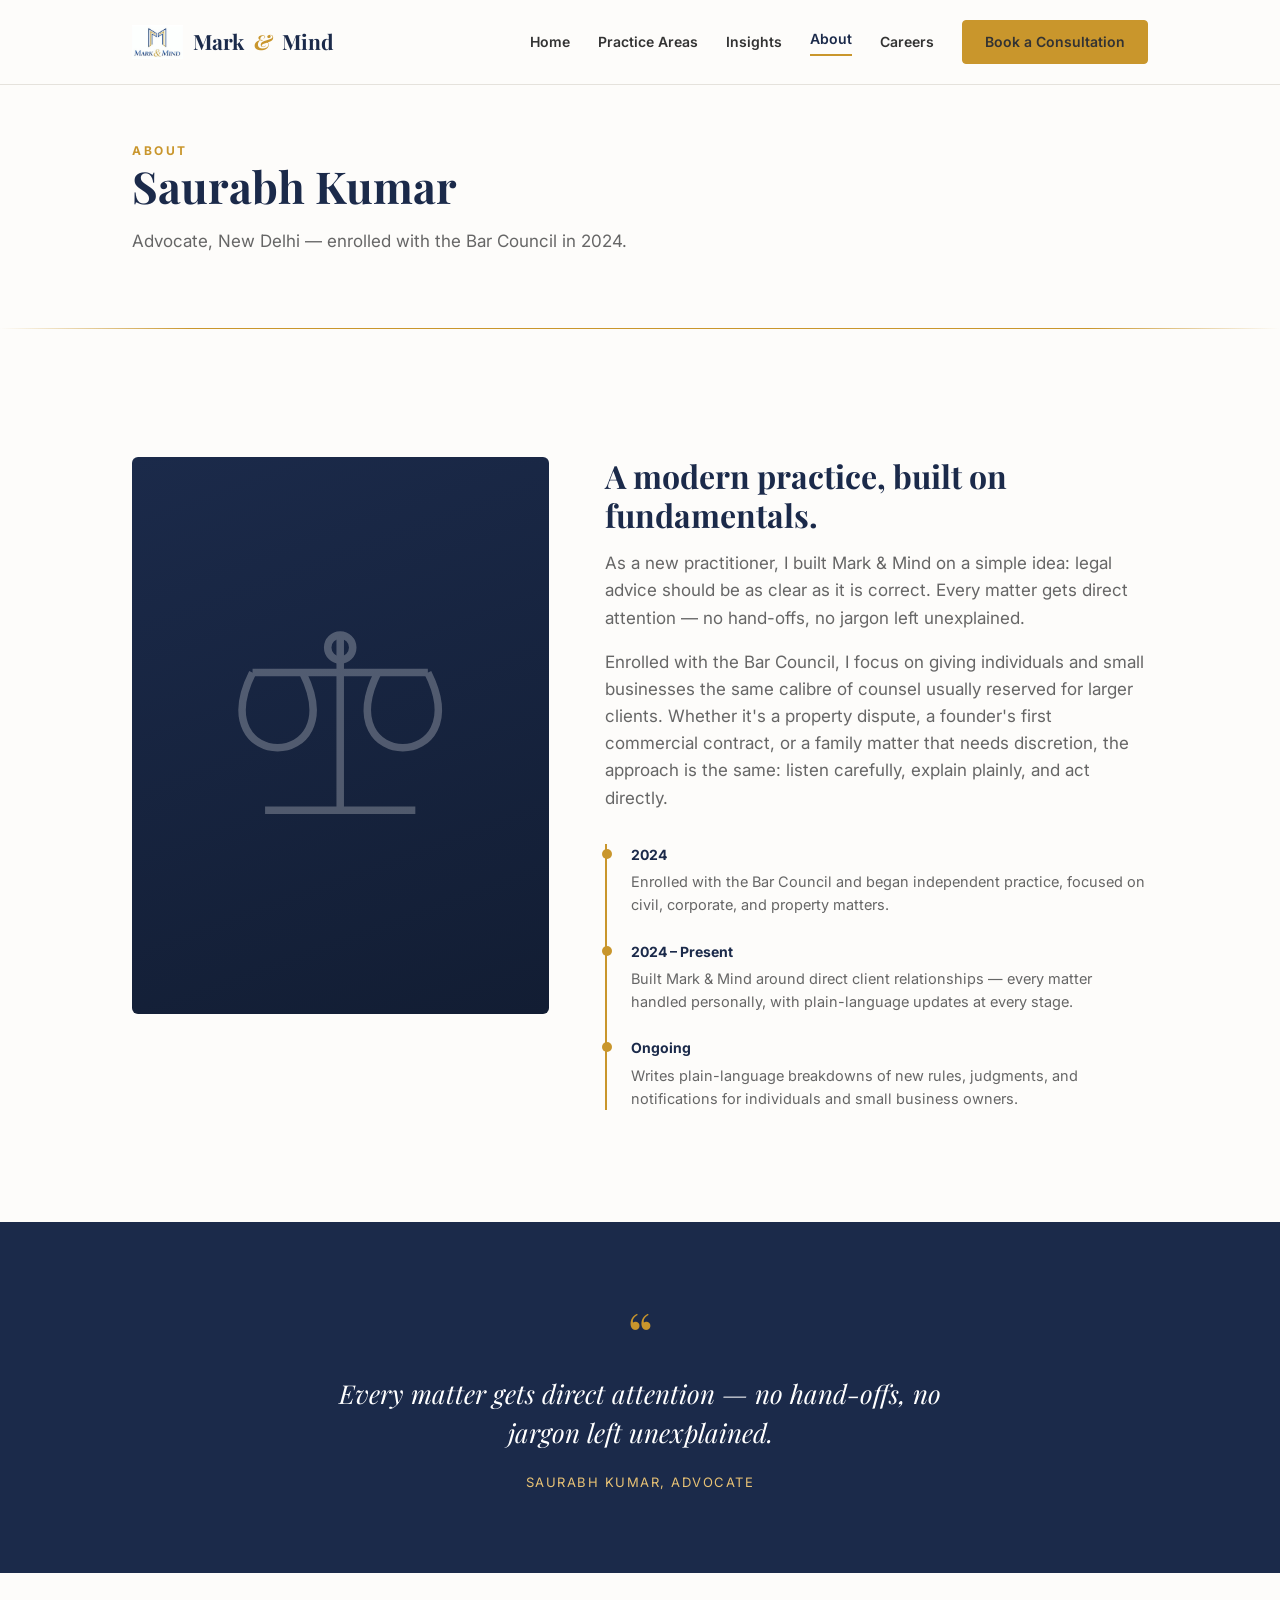
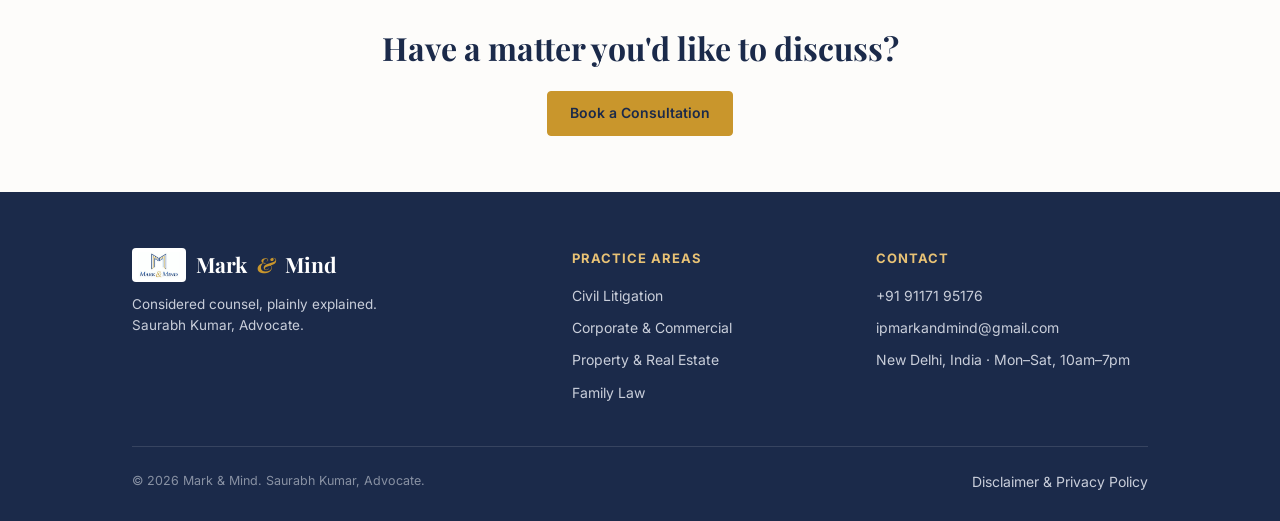
==== app/static/about.html @ efec962f "adding file" ====
<!DOCTYPE html>
<html lang="en">
<head>
<meta charset="UTF-8" />
<meta name="viewport" content="width=device-width, initial-scale=1.0" />
<title>About Saurabh Kumar — Mark &amp; Mind</title>
<link rel="stylesheet" href="assets/styles.css" />
</head>
<body>

<header class="site-header">
  <div class="wrap">
    <a href="index.html" class="brand">
      <img src="assets/logo.png" alt="Mark &amp; Mind" style="height:34px; width:auto;" />
      Mark<span class="amp">&amp;</span>Mind
    </a>
    <nav class="main-nav">
      <a href="index.html">Home</a>
      <a href="practice-areas.html">Practice Areas</a>
      <a href="insights.html">Insights</a>
      <a href="about.html" class="current">About</a>
      <a href="careers.html">Careers</a>
      <a href="contact.html" class="btn btn-gold">Book a Consultation</a>
    </nav>
  </div>
</header>

<section class="tight">
  <div class="wrap">
    <div class="eyebrow">About</div>
    <h1>Saurabh Kumar</h1>
    <p class="lede">Advocate, New Delhi — enrolled with the Bar Council in 2024.</p>
  </div>
</section>

<hr class="divider"/>

<section>
  <div class="wrap">
    <div class="about-grid">
      <div class="about-photo">
        <svg viewBox="0 0 100 100"><use href="assets/scales-icon.svg#scales-icon" style="color:#fff"/></svg>
      </div>
      <div>
        <h2>A modern practice, built on fundamentals.</h2>
        <p class="lede" style="max-width:100%; margin-top:16px;">
          As a new practitioner, I built Mark &amp; Mind on a simple idea: legal advice
          should be as clear as it is correct. Every matter gets direct attention — no
          hand-offs, no jargon left unexplained.
        </p>
        <p class="lede" style="max-width:100%;">
          Enrolled with the Bar Council, I focus on giving individuals and small
          businesses the same calibre of counsel usually reserved for larger clients.
          Whether it's a property dispute, a founder's first commercial contract, or a
          family matter that needs discretion, the approach is the same: listen
          carefully, explain plainly, and act directly.
        </p>

        <div class="timeline">
          <div class="timeline-item">
            <div class="year">2024</div>
            <p>Enrolled with the Bar Council and began independent practice, focused on
            civil, corporate, and property matters.</p>
          </div>
          <div class="timeline-item">
            <div class="year">2024 – Present</div>
            <p>Built Mark &amp; Mind around direct client relationships — every matter
            handled personally, with plain-language updates at every stage.</p>
          </div>
          <div class="timeline-item">
            <div class="year">Ongoing</div>
            <p>Writes plain-language breakdowns of new rules, judgments, and
            notifications for individuals and small business owners.</p>
          </div>
        </div>
      </div>
    </div>
  </div>
</section>

<section class="quote-band">
  <div class="wrap">
    <div class="quote-mark">&#8220;</div>
    <blockquote>Every matter gets direct attention — no hand-offs, no jargon left unexplained.</blockquote>
    <cite>Saurabh Kumar, Advocate</cite>
  </div>
</section>

<section class="tight">
  <div class="wrap" style="text-align:center;">
    <h2>Have a matter you'd like to discuss?</h2>
    <a href="contact.html" class="btn btn-gold" style="margin-top:24px; display:inline-block;">Book a Consultation</a>
  </div>
</section>

<footer class="site-footer">
  <div class="wrap">
    <div class="footer-grid">
      <div>
        <div class="brand"><img src="assets/logo.png" alt="Mark &amp; Mind" style="height:34px; width:auto; background:#fff; border-radius:4px; padding:3px 6px;" />Mark<span class="amp">&amp;</span>Mind</div>
        <p style="font-size:13.5px; margin-top:12px; max-width:280px;">Considered counsel, plainly explained. Saurabh Kumar, Advocate.</p>
      </div>
      <div>
        <h4>Practice Areas</h4>
        <a href="practice-areas.html#civil">Civil Litigation</a>
        <a href="practice-areas.html#corporate">Corporate &amp; Commercial</a>
        <a href="practice-areas.html#property">Property &amp; Real Estate</a>
        <a href="practice-areas.html#family">Family Law</a>
      </div>
      <div>
        <h4>Contact</h4>
        <a href="tel:+919117195176">+91 91171 95176</a>
        <a href="mailto:ipmarkandmind@gmail.com">ipmarkandmind@gmail.com</a>
        <a href="contact.html">New Delhi, India · Mon–Sat, 10am–7pm</a>
      </div>
    </div>
    <div class="footer-bottom">
      <span>© 2026 Mark &amp; Mind. Saurabh Kumar, Advocate.</span>
      <span><a href="legal.html" style="display:inline;">Disclaimer &amp; Privacy Policy</a></span>
    </div>
  </div>
</footer>

</body>
</html>
---- app/static/assets/styles.css ----
/* ==========================================================================
   Mark & Mind — Shared Design System
   Palette: navy + gold, serif display / sans body, hairline gold dividers
   ========================================================================== */

@import url('https://fonts.googleapis.com/css2?family=Playfair+Display:wght@600;700&family=Inter:wght@400;500;600;700&display=swap');

:root {
  --navy: #1B2A4A;
  --navy-deep: #121D33;
  --gold: #C9962C;
  --gold-light: #E8C275;
  --charcoal: #333333;
  --grey: #666666;
  --bg: #FDFCFA;
  --border: #E5E2DC;
  --serif: 'Playfair Display', Georgia, serif;
  --sans: 'Inter', -apple-system, BlinkMacSystemFont, sans-serif;
}

* { box-sizing: border-box; }

html { scroll-behavior: smooth; }

body {
  margin: 0;
  font-family: var(--sans);
  color: var(--charcoal);
  background: var(--bg);
  line-height: 1.6;
}

a { color: inherit; text-decoration: none; }

img { max-width: 100%; display: block; }

/* ---------- Layout ---------- */

.wrap {
  max-width: 1080px;
  margin: 0 auto;
  padding: 0 32px;
}

section { padding: 88px 0; position: relative; }
section.tight { padding: 56px 0; }

.eyebrow {
  color: var(--gold);
  letter-spacing: 2.5px;
  font-size: 12px;
  font-weight: 700;
  text-transform: uppercase;
}

h1, h2, h3 { font-family: var(--serif); color: var(--navy); margin: 0; }
h1 { font-size: 44px; line-height: 1.15; }
h2 { font-size: 32px; line-height: 1.2; }
h3 { font-size: 20px; line-height: 1.3; }

.lede { color: var(--grey); font-size: 17px; max-width: 640px; }

.divider {
  height: 1px;
  background: linear-gradient(to right, transparent, var(--gold) 15%, var(--gold) 85%, transparent);
  border: none;
  margin: 0;
}

/* ---------- Header / Nav ---------- */

header.site-header {
  padding: 20px 0;
  border-bottom: 1px solid var(--border);
  background: var(--bg);
  position: sticky;
  top: 0;
  z-index: 40;
}

header.site-header .wrap {
  display: flex;
  justify-content: space-between;
  align-items: center;
}

.brand {
  display: flex;
  align-items: center;
  gap: 10px;
  font-family: var(--serif);
  font-size: 21px;
  font-weight: 700;
  color: var(--navy);
}
.brand span.amp { color: var(--gold); font-style: italic; }
.brand svg { height: 30px; width: auto; }

nav.main-nav { display: flex; gap: 28px; align-items: center; }
nav.main-nav a {
  font-size: 14px;
  font-weight: 600;
  color: var(--charcoal);
}
nav.main-nav a:hover { color: var(--gold); }
nav.main-nav a.current { color: var(--navy); border-bottom: 2px solid var(--gold); padding-bottom: 4px; }

.btn {
  display: inline-block;
  padding: 10px 22px;
  border-radius: 4px;
  font-size: 14px;
  font-weight: 600;
  border: 1px solid var(--navy);
  color: var(--navy);
  background: none;
  cursor: pointer;
  transition: all 0.2s;
}
.btn:hover { background: var(--navy); color: #fff; }
.btn-gold { border-color: var(--gold); color: var(--navy); background: var(--gold); }
.btn-gold:hover { background: var(--gold-light); border-color: var(--gold-light); color: var(--navy); }
.btn-ghost { border-color: transparent; color: var(--grey); }
.btn-ghost:hover { background: none; color: var(--navy); }

/* ---------- Watermark backgrounds (SVG line art, low opacity) ---------- */

.watermark-scales {
  position: absolute;
  top: 0; right: -60px;
  width: 420px;
  opacity: 0.06;
  pointer-events: none;
  z-index: 0;
}
.watermark-scales.left { right: auto; left: -80px; }

.watermark-pillars {
  position: absolute;
  inset: 0;
  background-image: url('pillars.svg');
  background-repeat: repeat-x;
  background-position: bottom;
  background-size: 240px auto;
  opacity: 0.05;
  pointer-events: none;
  z-index: 0;
}

section .wrap { position: relative; z-index: 1; }

/* ---------- Hero ---------- */

.hero { padding: 96px 0 72px; overflow: hidden; }
.hero .lede { font-size: 18px; margin: 20px 0 32px; }
.hero-actions { display: flex; gap: 16px; flex-wrap: wrap; }

.hero-bg {
  position: relative;
  padding: 130px 0 100px;
  overflow: hidden;
  background: linear-gradient(160deg, rgba(18,29,51,0.88), rgba(18,29,51,0.78)), url('file_0000000007b48211b19597d6f5daf236.png');
  background-size: cover;
  background-position: center 30%;
}
.hero-bg .eyebrow { color: var(--gold-light); }
.hero-bg h1 { color: #fff; }
.hero-bg .lede { color: #D9DCE4; }

.page-hero-bg {
  position: relative;
  padding: 72px 0;
  overflow: hidden;
  background: linear-gradient(160deg, rgba(18,29,51,0.90), rgba(18,29,51,0.82)), url('f9b80146eb111cb35375755122662d771710a8777a9426a7d909d3229c018c94.png');
  background-size: cover;
  background-position: center;
}
.page-hero-bg .eyebrow { color: var(--gold-light); }
.page-hero-bg h1 { color: #fff; }
.page-hero-bg .lede { color: #D9DCE4; }

/* ---------- Cards ---------- */

.card-grid {
  display: grid;
  grid-template-columns: repeat(auto-fit, minmax(230px, 1fr));
  gap: 24px;
  margin-top: 40px;
}

.practice-card {
  border: 1px solid var(--border);
  border-radius: 6px;
  padding: 28px;
  background: #fff;
  transition: border-color 0.2s, transform 0.2s;
}
.practice-card:hover { border-color: var(--gold); transform: translateY(-3px); }
.practice-card .num {
  font-family: var(--serif);
  color: var(--gold-light);
  font-size: 32px;
  font-weight: 700;
}
.practice-card h3 { margin: 8px 0 10px; }
.practice-card p { color: var(--grey); font-size: 14.5px; margin: 0; }

/* ---------- Pull-quote band ---------- */

.quote-band {
  background: var(--navy);
  color: #fff;
  padding: 80px 0;
  text-align: center;
  position: relative;
  overflow: hidden;
}
.quote-band .quote-mark {
  font-family: var(--serif);
  font-size: 64px;
  color: var(--gold);
  line-height: 1;
  margin-bottom: 8px;
}
.quote-band blockquote {
  font-family: var(--serif);
  font-style: italic;
  font-size: 26px;
  max-width: 680px;
  margin: 0 auto;
  line-height: 1.5;
}
.quote-band cite {
  display: block;
  margin-top: 20px;
  font-family: var(--sans);
  font-style: normal;
  font-size: 13px;
  letter-spacing: 1.5px;
  text-transform: uppercase;
  color: var(--gold-light);
}

/* ---------- Emblem / stat badges ---------- */

.badge-row {
  display: flex;
  gap: 48px;
  flex-wrap: wrap;
  margin-top: 36px;
}
.badge {
  display: flex;
  flex-direction: column;
  align-items: center;
  text-align: center;
  width: 150px;
}
.badge svg { width: 52px; height: 52px; margin-bottom: 10px; }
.badge .badge-num {
  font-family: var(--serif);
  font-size: 26px;
  color: var(--navy);
  font-weight: 700;
}
.badge .badge-label {
  font-size: 12px;
  color: var(--grey);
  text-transform: uppercase;
  letter-spacing: 1px;
  margin-top: 2px;
}

/* ---------- Insights / articles ---------- */

.article-list { margin-top: 40px; display: flex; flex-direction: column; gap: 0; }
.article-item {
  padding: 28px 0;
  border-bottom: 1px solid var(--border);
}
.article-item:first-child { padding-top: 0; }
.article-date {
  font-size: 12px;
  color: var(--gold);
  font-weight: 700;
  letter-spacing: 1px;
  text-transform: uppercase;
}
.article-item h3 { margin: 8px 0 6px; }
.tldr {
  background: #F7F4EE;
  border-left: 3px solid var(--gold);
  padding: 10px 16px;
  font-size: 14px;
  margin: 12px 0;
  color: var(--charcoal);
}
.tldr strong { color: var(--navy); }
.read-more { font-size: 13.5px; font-weight: 700; color: var(--navy); }
.read-more:hover { color: var(--gold); }

/* ---------- About ---------- */

.about-grid {
  display: grid;
  grid-template-columns: 1fr 1.3fr;
  gap: 56px;
  align-items: start;
  margin-top: 40px;
}
.about-photo {
  aspect-ratio: 3/4;
  background: linear-gradient(160deg, var(--navy), var(--navy-deep));
  border-radius: 6px;
  display: flex;
  align-items: center;
  justify-content: center;
  position: relative;
  overflow: hidden;
}
.about-photo svg { width: 60%; opacity: 0.25; }
.timeline { margin-top: 32px; border-left: 2px solid var(--gold); padding-left: 24px; }
.timeline-item { margin-bottom: 24px; position: relative; }
.timeline-item::before {
  content: '';
  position: absolute;
  left: -29px;
  top: 5px;
  width: 10px; height: 10px;
  border-radius: 50%;
  background: var(--gold);
}
.timeline-item .year { font-weight: 700; color: var(--navy); font-size: 14px; }
.timeline-item p { margin: 4px 0 0; color: var(--grey); font-size: 14.5px; }

/* ---------- Practice area detail pages ---------- */

.process-steps {
  display: grid;
  grid-template-columns: repeat(auto-fit, minmax(200px, 1fr));
  gap: 24px;
  margin-top: 32px;
}
.process-step { text-align: left; }
.process-step .step-num {
  font-family: var(--serif);
  color: var(--gold);
  font-size: 30px;
  font-weight: 700;
  display: block;
  margin-bottom: 8px;
}
.faq-item { border-bottom: 1px solid var(--border); padding: 18px 0; }
.faq-item summary {
  font-weight: 600;
  color: var(--navy);
  cursor: pointer;
  list-style: none;
  display: flex;
  justify-content: space-between;
}
.faq-item summary::-webkit-details-marker { display: none; }
.faq-item summary::after { content: '+'; color: var(--gold); font-size: 20px; }
.faq-item[open] summary::after { content: '−'; }
.faq-item p { color: var(--grey); font-size: 14.5px; margin: 12px 0 0; }

/* ---------- Contact ---------- */

.contact-grid {
  display: grid;
  grid-template-columns: 1fr 1fr;
  gap: 56px;
  margin-top: 40px;
}
.contact-form label {
  display: block;
  font-size: 13px;
  font-weight: 600;
  color: var(--navy);
  margin: 16px 0 6px;
}
.contact-form label:first-child { margin-top: 0; }
.contact-form input,
.contact-form select,
.contact-form textarea {
  width: 100%;
  padding: 11px 12px;
  border: 1px solid var(--border);
  border-radius: 4px;
  font-family: var(--sans);
  font-size: 14px;
  background: #fff;
}
.contact-form textarea { min-height: 110px; resize: vertical; }
.contact-info-item { margin-bottom: 28px; }
.contact-info-item .label {
  font-size: 12px;
  color: var(--gold);
  font-weight: 700;
  text-transform: uppercase;
  letter-spacing: 1px;
  margin-bottom: 6px;
}
.whatsapp-float {
  position: fixed;
  bottom: 24px;
  right: 24px;
  background: #25D366;
  color: #fff;
  width: 56px; height: 56px;
  border-radius: 50%;
  display: flex;
  align-items: center;
  justify-content: center;
  box-shadow: 0 4px 14px rgba(0,0,0,0.2);
  z-index: 50;
}
.whatsapp-float svg { width: 28px; height: 28px; }

/* ---------- Disclaimer gateway ---------- */

.gateway-overlay {
  position: fixed;
  inset: 0;
  background: var(--navy-deep);
  z-index: 100;
  display: flex;
  align-items: center;
  justify-content: center;
  padding: 24px;
}
.gateway-card {
  background: #fff;
  border-radius: 8px;
  max-width: 560px;
  width: 100%;
  padding: 44px 40px;
  text-align: center;
}
.gateway-card svg { width: 48px; margin: 0 auto 20px; display: block; }
.gateway-card h2 { font-size: 22px; }
.gateway-card p { color: var(--grey); font-size: 14.5px; margin: 16px 0 28px; text-align: left; }
.gateway-card .btn { width: 100%; }

/* ---------- Footer ---------- */

footer.site-footer {
  background: var(--navy);
  color: #C9CEDA;
  padding: 56px 0 28px;
  margin-top: 0;
}
footer .footer-grid {
  display: grid;
  grid-template-columns: 1.5fr 1fr 1fr;
  gap: 32px;
  padding-bottom: 32px;
  border-bottom: 1px solid rgba(255,255,255,0.12);
}
footer h4 { color: var(--gold-light); font-size: 13px; text-transform: uppercase; letter-spacing: 1px; margin: 0 0 16px; font-family: var(--sans); }
footer a { display: block; font-size: 14px; margin-bottom: 10px; color: #C9CEDA; }
footer a:hover { color: var(--gold-light); }
footer .brand { color: #fff; }
footer .brand span.amp { color: var(--gold); }
.footer-bottom {
  padding-top: 24px;
  font-size: 12.5px;
  color: #8891A3;
  display: flex;
  justify-content: space-between;
  flex-wrap: wrap;
  gap: 8px;
}

/* ---------- Responsive ---------- */

@media (max-width: 780px) {
  nav.main-nav { display: none; }
  .about-grid, .contact-grid { grid-template-columns: 1fr; }
  footer .footer-grid { grid-template-columns: 1fr; }
  h1 { font-size: 32px; }
  h2 { font-size: 26px; }
}
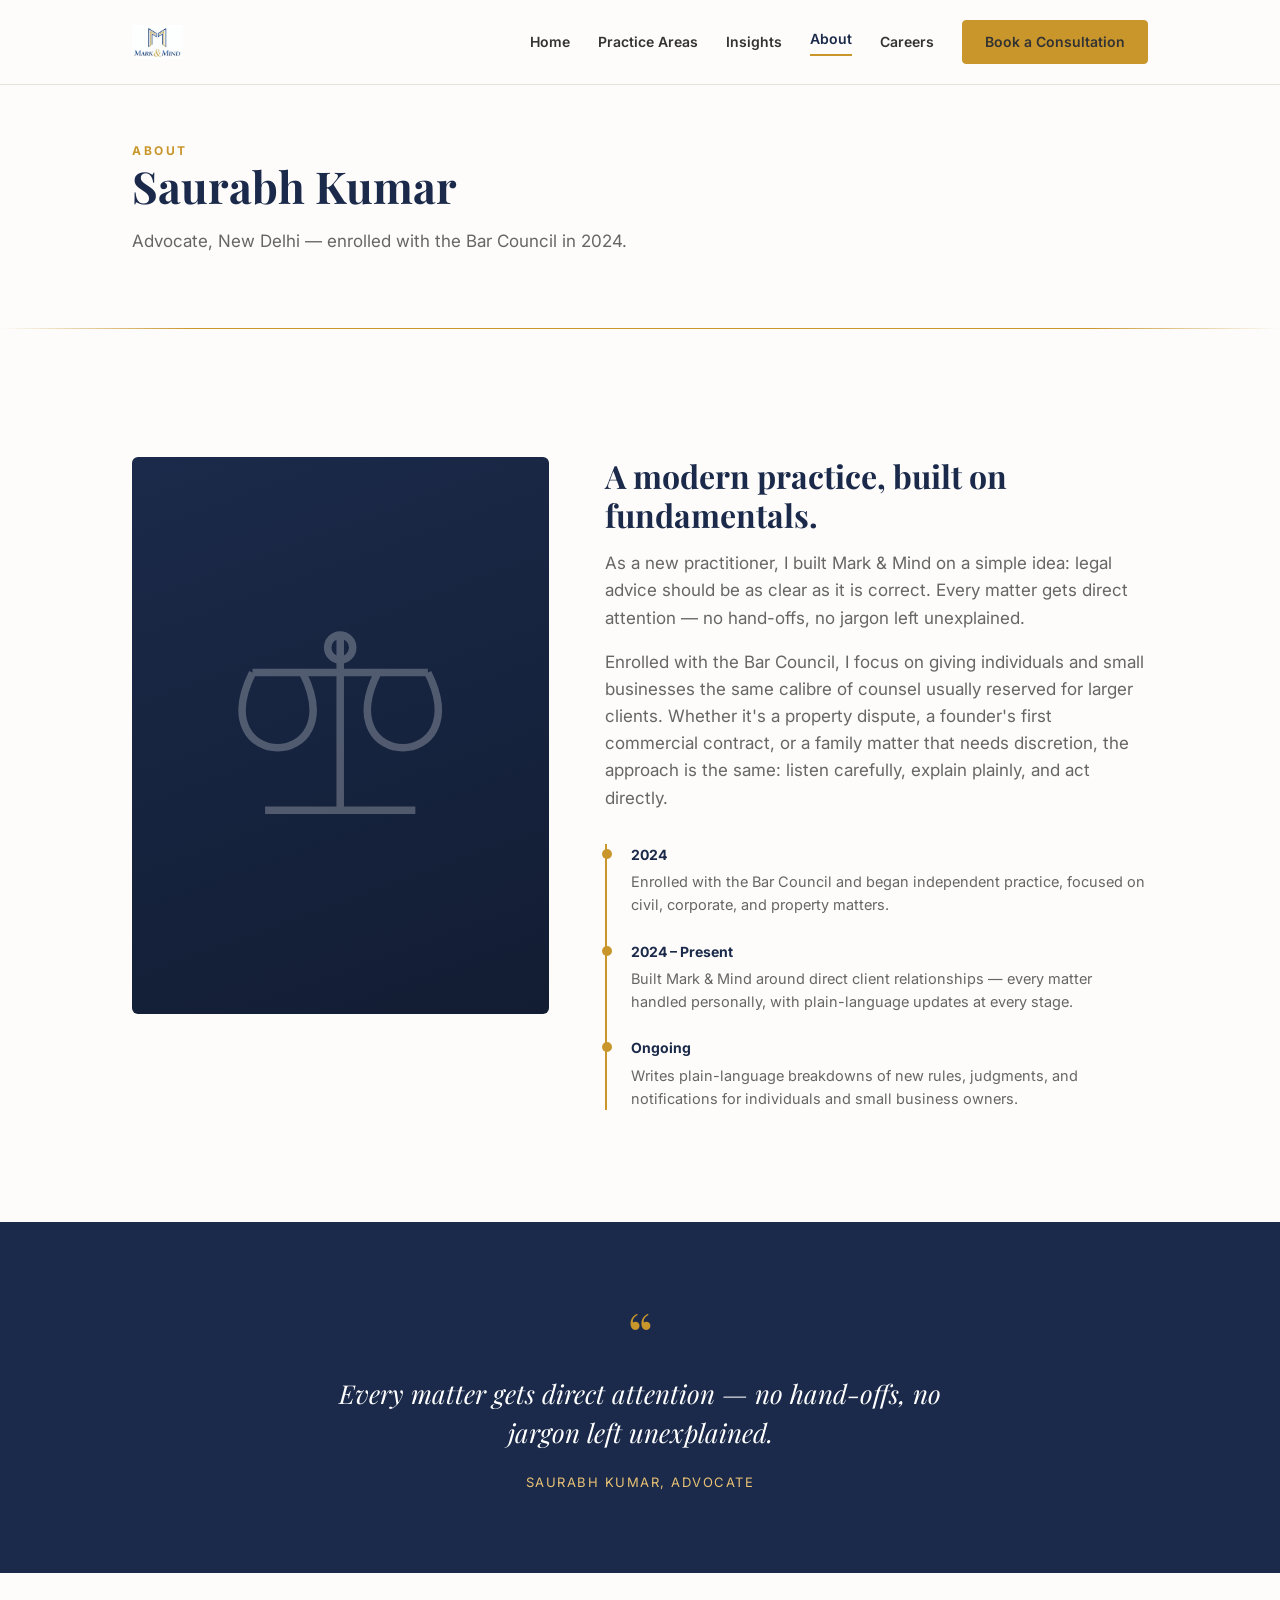
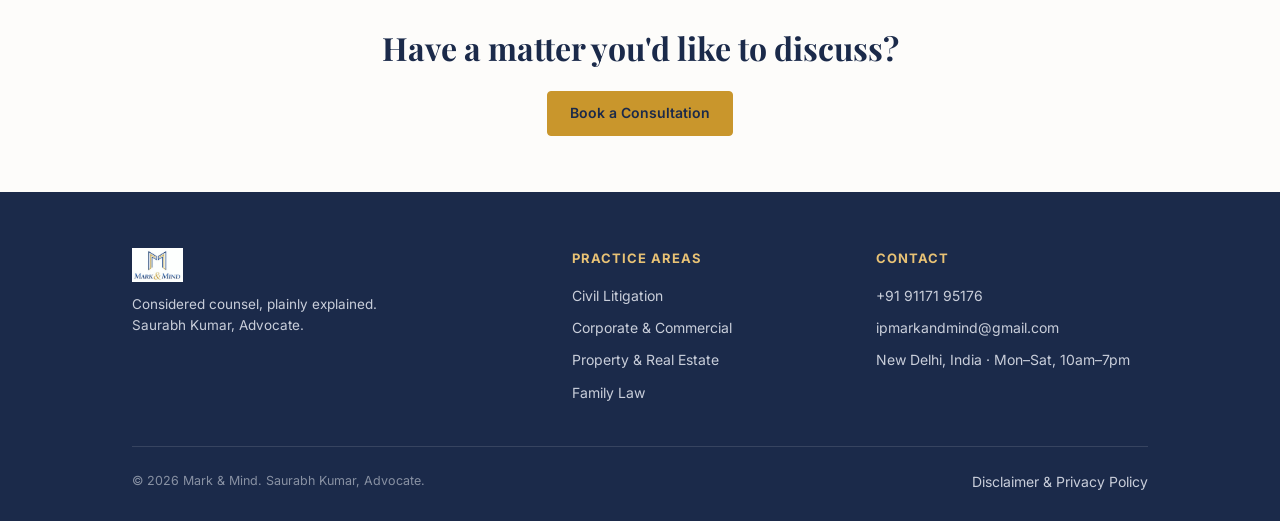
==== commit ae03a27a: "adding changes" ====
--- a/app/static/about.html
+++ b/app/static/about.html
@@ -11,8 +11,7 @@
 <header class="site-header">
   <div class="wrap">
     <a href="index.html" class="brand">
-      <img src="assets/logo.png" alt="Mark &amp; Mind" style="height:34px; width:auto;" />
-      Mark<span class="amp">&amp;</span>Mind
+      <img src="assets/logo.png" style="height:34px; width:auto;">
     </a>
     <nav class="main-nav">
       <a href="index.html">Home</a>
@@ -97,7 +96,7 @@
   <div class="wrap">
     <div class="footer-grid">
       <div>
-        <div class="brand"><img src="assets/logo.png" alt="Mark &amp; Mind" style="height:34px; width:auto; background:#fff; border-radius:4px; padding:3px 6px;" />Mark<span class="amp">&amp;</span>Mind</div>
+        <div class="brand"><img src="assets/logo.png" style="height:34px; width:auto;"></div>
         <p style="font-size:13.5px; margin-top:12px; max-width:280px;">Considered counsel, plainly explained. Saurabh Kumar, Advocate.</p>
       </div>
       <div>
